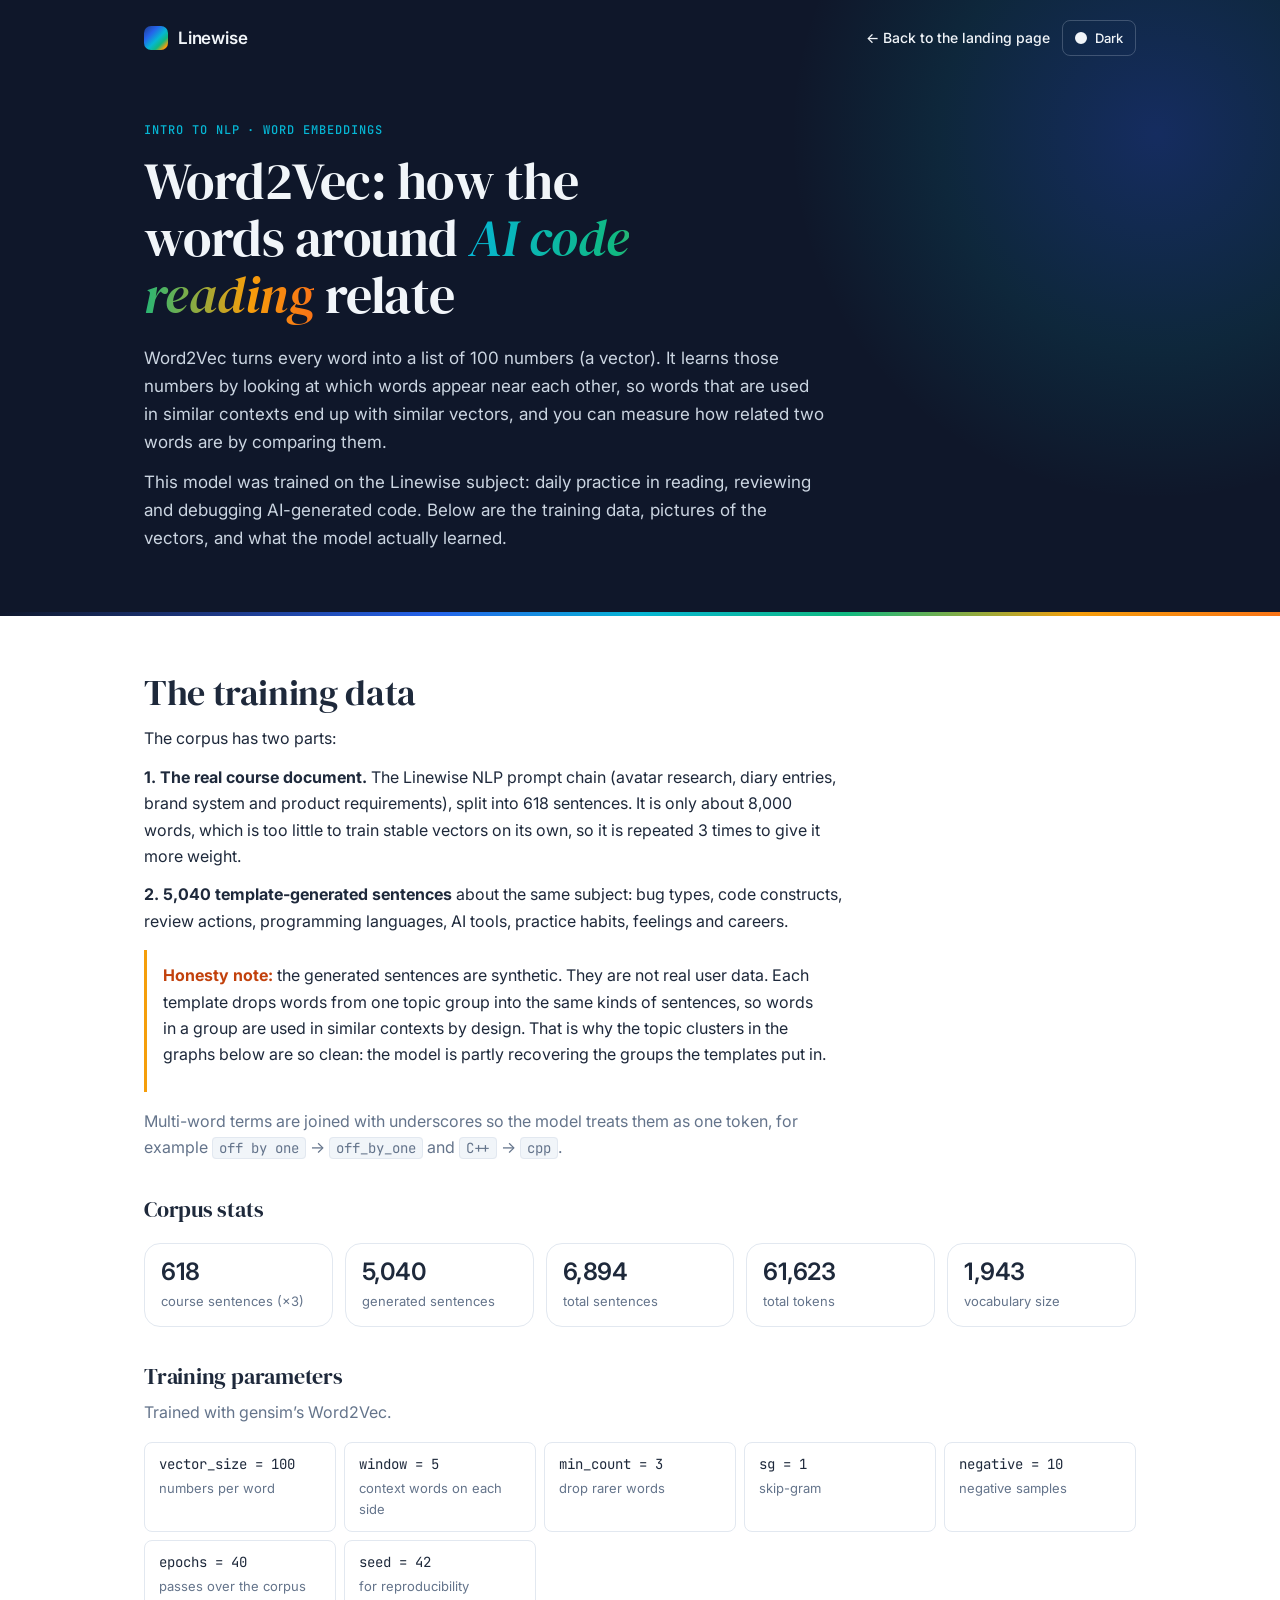
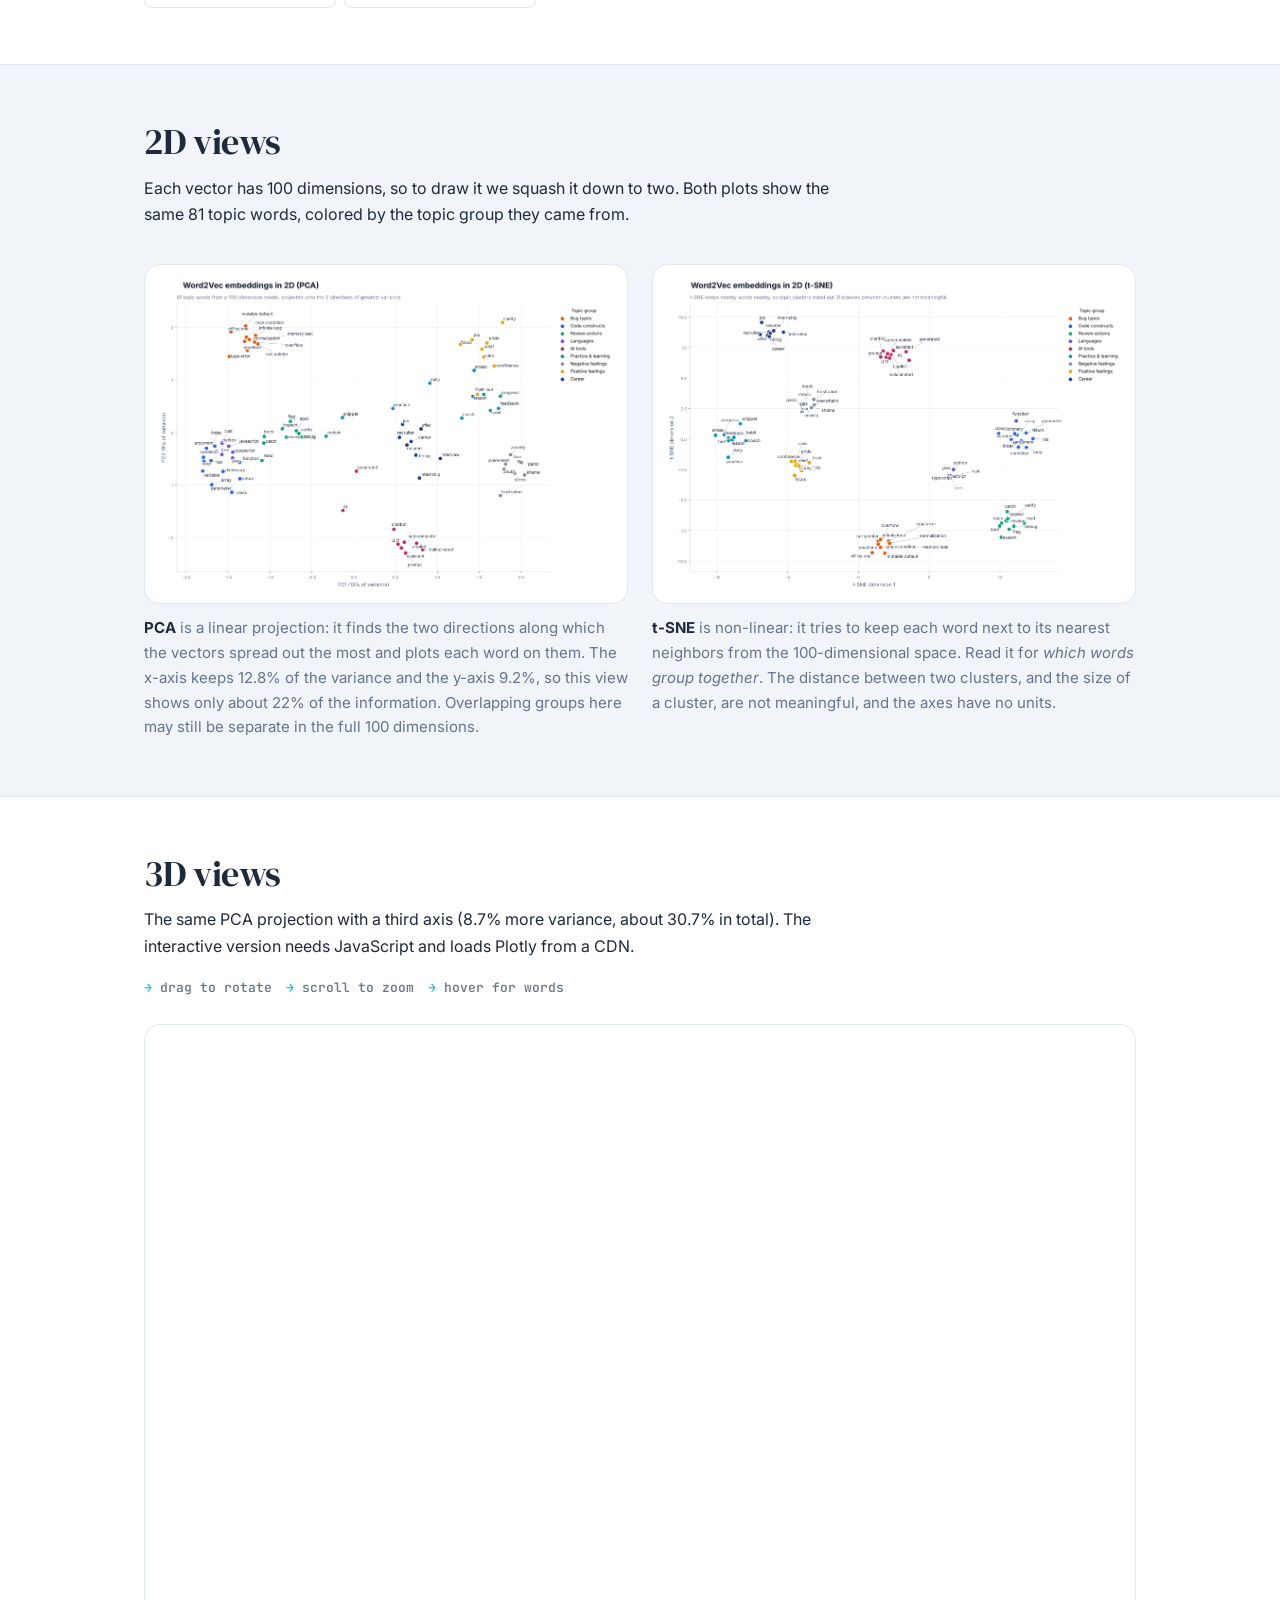
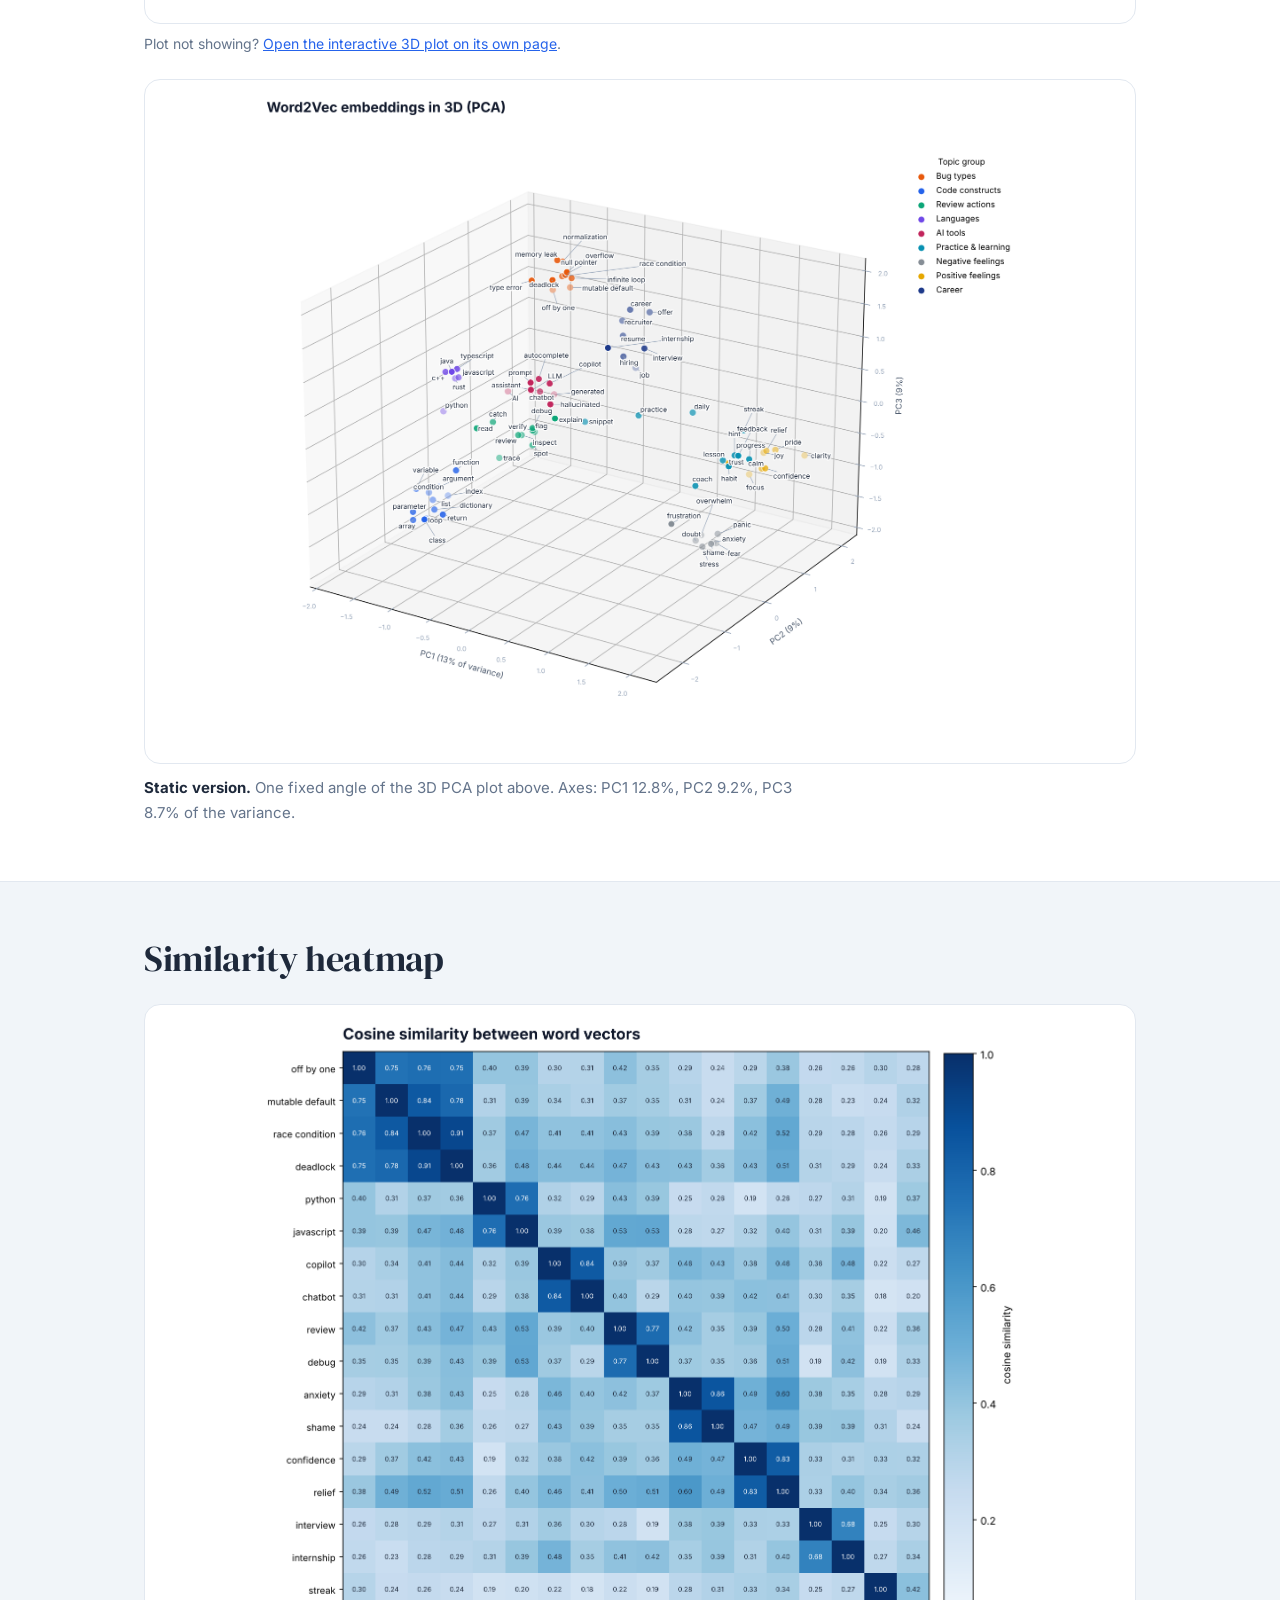
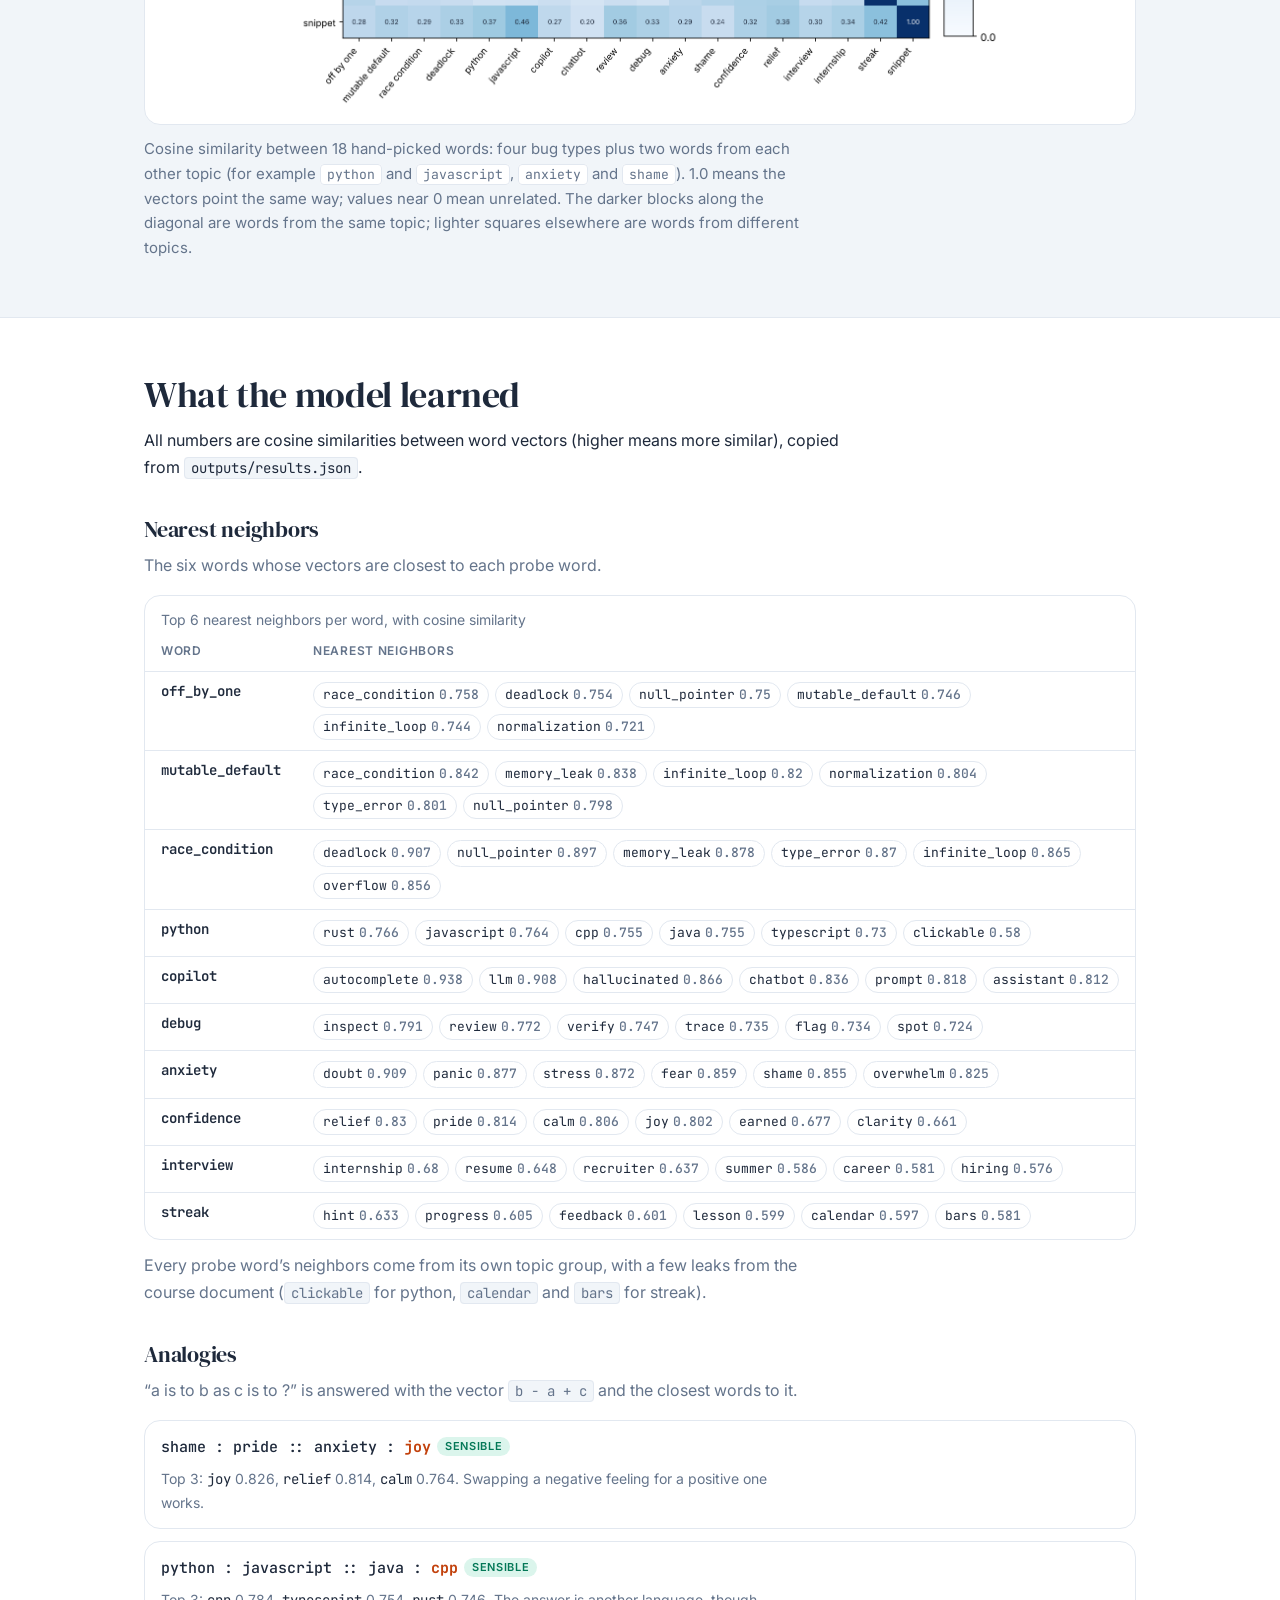
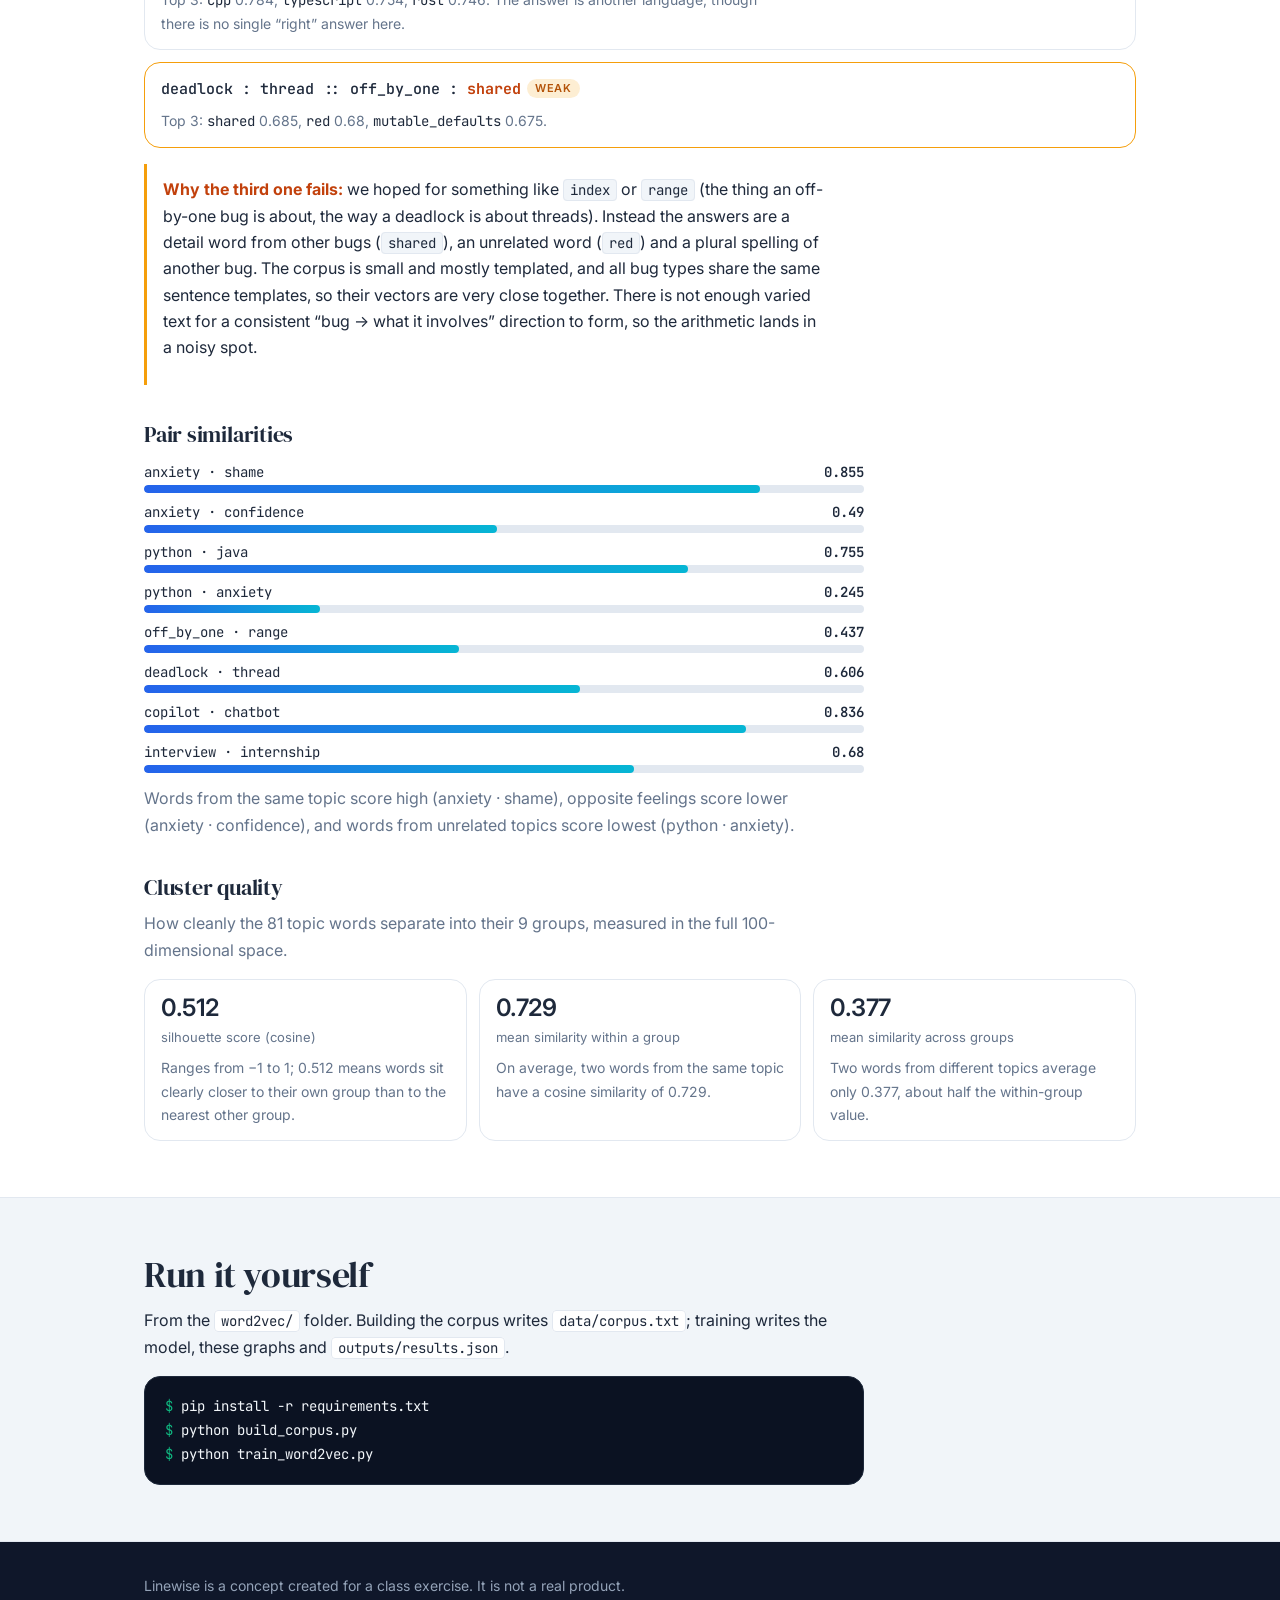
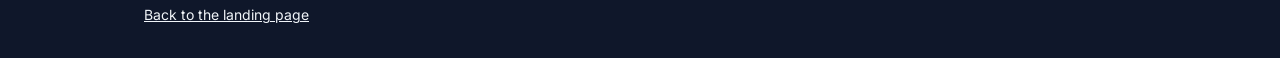
==== word2vec/index.html @ 5db08e8a "Word2Vec: add notebook walkthrough (checkpoint) Co-Authored-By: Claude Opus 5.5 <noreply@anthropic.c" ====
<!DOCTYPE html>
<html lang="en" data-theme="dark">
<head>
  <meta charset="utf-8">
  <meta name="viewport" content="width=device-width, initial-scale=1">
  <title>Word2Vec Results — Linewise</title>
  <meta name="description" content="A Word2Vec model trained on the Linewise subject (reading and debugging AI-generated code): training data, 2D and 3D embedding views, a similarity heatmap and what the model learned.">
  <meta name="theme-color" content="#0F172A">
  <link rel="icon" href="../favicon.svg" type="image/svg+xml">
  <link rel="preconnect" href="https://fonts.googleapis.com">
  <link rel="preconnect" href="https://fonts.gstatic.com" crossorigin>
  <link href="https://fonts.googleapis.com/css2?family=DM+Serif+Display:ital@0;1&family=Inter:wght@300;400;500;600;700&family=JetBrains+Mono:wght@400;500;700&display=swap" rel="stylesheet">
  <script>
    // Same theme logic and storage key as the landing page, applied before first paint.
    (function () {
      var t = null;
      try { t = localStorage.getItem('linewise-theme'); } catch (e) {}
      if (t !== 'light' && t !== 'dark') {
        t = window.matchMedia && window.matchMedia('(prefers-color-scheme: light)').matches ? 'light' : 'dark';
      }
      document.documentElement.setAttribute('data-theme', t);
    })();
  </script>
  <style>
    :root {
      --midnight: #0F172A;
      --cobalt: #2563EB;
      --cyan: #06B6D4;
      --emerald: #10B981;
      --amber: #F59E0B;
      --flare: #F97316;
      --gradient: linear-gradient(135deg, #0F172A 0%, #1E3A8A 18%, #2563EB 34%, #06B6D4 50%, #10B981 66%, #F59E0B 84%, #F97316 100%);
      --ink-bg: #0F172A;
      --ink-bg-2: #0B1222;
      --ink-line: #1E293B;
      --ink-text: #F1F5F9;
      --ink-muted: #94A3B8;
      --font-sans: "Inter", system-ui, -apple-system, "Segoe UI", sans-serif;
      --font-serif: "DM Serif Display", Georgia, serif;
      --font-mono: "JetBrains Mono", ui-monospace, SFMono-Regular, Menlo, monospace;
      --r-lg: 0.5rem;
      --r-xl: 1rem;
      --r-full: 9999px;
    }
    :root,
    :root[data-theme="light"] {
      --bg: #FFFFFF;
      --bg-alt: #F1F5F9;
      --surface: #FFFFFF;
      --border: #E2E8F0;
      --text: #1E293B;
      --muted: #64748B;
      --accent-text: #C2410C;
      --link: #2563EB;
      --bar-track: #E2E8F0;
      color-scheme: light;
    }
    @media (prefers-color-scheme: dark) {
      :root:not([data-theme="light"]) {
        --bg: #0F172A;
        --bg-alt: #111C33;
        --surface: #16213A;
        --border: #22304A;
        --text: #F1F5F9;
        --muted: #A5B4C8;
        --accent-text: #FB923C;
        --link: #60A5FA;
        --bar-track: #22304A;
        color-scheme: dark;
      }
    }
    :root[data-theme="dark"] {
      --bg: #0F172A;
      --bg-alt: #111C33;
      --surface: #16213A;
      --border: #22304A;
      --text: #F1F5F9;
      --muted: #A5B4C8;
      --accent-text: #FB923C;
      --link: #60A5FA;
      --bar-track: #22304A;
      color-scheme: dark;
    }

    *, *::before, *::after { box-sizing: border-box; }
    html { -webkit-text-size-adjust: 100%; }
    body {
      margin: 0;
      background: var(--bg);
      color: var(--text);
      font: 400 1rem/1.65 var(--font-sans);
      -webkit-font-smoothing: antialiased;
    }
    img { display: block; max-width: 100%; height: auto; }
    a { color: var(--link); }
    code, pre { font-family: var(--font-mono); }
    :focus-visible {
      outline: 2px solid var(--cyan);
      outline-offset: 2px;
      border-radius: 4px;
    }

    .skip-link {
      position: absolute; left: 16px; top: -48px; z-index: 10;
      padding: 10px 16px; background: var(--cobalt); color: #fff;
      border-radius: var(--r-lg); font-weight: 600; text-decoration: none;
    }
    .skip-link:focus { top: 12px; }

    .container { width: 100%; max-width: 1040px; margin: 0 auto; padding: 0 16px; }
    @media (min-width: 640px) { .container { padding: 0 24px; } }

    /* Header + hero (always dark, like the landing page hero) */
    .top {
      position: relative;
      background: var(--ink-bg);
      color: var(--ink-text);
      overflow: hidden;
    }
    .top::before {
      content: "";
      position: absolute;
      inset: -40% -20% auto auto;
      width: 70vw; height: 70vw; max-width: 760px; max-height: 760px;
      background: radial-gradient(circle, rgba(37, 99, 235, 0.28), rgba(6, 182, 212, 0.10) 40%, transparent 68%);
      pointer-events: none;
    }
    .top::after {
      content: "";
      position: absolute; left: 0; right: 0; bottom: 0; height: 4px;
      background: var(--gradient);
    }
    .bar {
      position: relative; z-index: 1;
      display: flex; align-items: center; justify-content: space-between;
      gap: 12px; flex-wrap: wrap;
      padding-top: 18px; padding-bottom: 18px;
    }
    .logo {
      display: inline-flex; align-items: center; gap: 10px;
      color: inherit; text-decoration: none;
      font-weight: 600; font-size: 1.0625rem; letter-spacing: -0.01em;
    }
    .logo__mark {
      width: 24px; height: 24px; border-radius: 7px;
      background: linear-gradient(135deg, #1E3A8A, #2563EB 30%, #06B6D4 55%, #10B981 72%, #F59E0B 88%, #F97316);
    }
    .bar__actions { display: flex; align-items: center; gap: 8px; flex-wrap: wrap; }
    .back {
      color: var(--ink-text); font-size: 0.875rem; font-weight: 500;
      text-decoration: none; padding: 8px 4px;
    }
    .back:hover { color: var(--cyan); text-decoration: underline; }
    .theme-toggle {
      display: inline-flex; align-items: center; gap: 8px;
      min-height: 36px; padding: 0 12px;
      border-radius: var(--r-lg);
      border: 1px solid rgba(148, 163, 184, 0.35);
      background: transparent; color: var(--ink-text);
      font: 500 0.8125rem var(--font-sans); cursor: pointer;
    }
    .theme-toggle:hover { border-color: var(--cyan); }
    .theme-toggle__dot { width: 12px; height: 12px; border-radius: 50%; border: 2px solid currentColor; }
    :root[data-theme="light"] .theme-toggle__dot { background: currentColor; }

    .hero { position: relative; z-index: 1; padding-top: 40px; padding-bottom: 64px; }
    .eyebrow {
      display: inline-block;
      font: 500 0.75rem/1 var(--font-mono);
      letter-spacing: 0.08em; text-transform: uppercase;
      color: var(--cyan); margin-bottom: 16px;
    }
    h1, h2, h3 { font-family: var(--font-serif); font-weight: 400; letter-spacing: -0.01em; margin: 0; }
    h1 { font-size: clamp(2rem, 5.2vw, 3.25rem); line-height: 1.1; max-width: 20ch; }
    h1 em {
      font-style: italic;
      background: linear-gradient(90deg, #06B6D4, #10B981 45%, #F59E0B 80%, #F97316);
      -webkit-background-clip: text; background-clip: text; color: transparent;
    }
    .lede { margin: 20px 0 0; max-width: 62ch; color: #CBD5E1; font-size: 1.0625rem; }
    .lede + .lede { margin-top: 12px; }

    /* Sections */
    main section { padding: 56px 0; border-bottom: 1px solid var(--border); }
    main section:nth-of-type(even) { background: var(--bg-alt); }
    h2 { font-size: clamp(1.625rem, 3.6vw, 2.25rem); line-height: 1.15; margin-bottom: 12px; }
    h3 { font-size: 1.375rem; line-height: 1.2; margin: 36px 0 10px; }
    p { margin: 0 0 12px; max-width: 70ch; }
    .muted { color: var(--muted); }
    .note {
      border-left: 3px solid var(--amber);
      background: var(--surface);
      border-radius: 0 var(--r-lg) var(--r-lg) 0;
      padding: 12px 16px; margin: 16px 0; max-width: 70ch;
    }
    .note strong { color: var(--accent-text); }
    code.w {
      font-size: 0.875em; padding: 1px 6px;
      border-radius: 4px; background: var(--bg-alt);
      border: 1px solid var(--border);
      overflow-wrap: anywhere;
    }
    main section:nth-of-type(even) code.w { background: var(--surface); }

    /* Stat tiles */
    .stats {
      display: grid; gap: 12px; margin: 20px 0 8px;
      grid-template-columns: repeat(auto-fit, minmax(140px, 1fr));
    }
    .stat {
      background: var(--surface); border: 1px solid var(--border);
      border-radius: var(--r-xl); padding: 14px 16px; min-width: 0;
    }
    .stat__num { font: 600 1.5rem/1.2 var(--font-sans); letter-spacing: -0.02em; }
    .stat__label { font-size: 0.8125rem; color: var(--muted); margin-top: 4px; }

    .params {
      display: grid; gap: 8px; margin: 16px 0 0; padding: 0; list-style: none;
      grid-template-columns: repeat(auto-fit, minmax(170px, 1fr));
    }
    .params li {
      display: flex; flex-direction: column; gap: 2px;
      background: var(--surface); border: 1px solid var(--border);
      border-radius: var(--r-lg); padding: 10px 14px; min-width: 0;
    }
    .params code { font-size: 0.875rem; white-space: nowrap; }
    .params span { color: var(--muted); font-size: 0.8125rem; }

    /* Figures: images have white backgrounds, so they sit on white cards in both themes */
    figure { margin: 24px 0 0; }
    .card {
      background: #FFFFFF; border: 1px solid var(--border);
      border-radius: var(--r-xl); padding: 12px; overflow: hidden;
    }
    .card img { width: 100%; height: auto; margin: 0 auto; }
    .card--narrow img { max-width: 760px; }
    figcaption { margin-top: 12px; color: var(--muted); font-size: 0.9375rem; max-width: 75ch; }
    figcaption strong { color: var(--text); }
    .grid-2 { display: grid; gap: 24px; }
    @media (min-width: 900px) { .grid-2 { grid-template-columns: 1fr 1fr; } }

    .frame {
      position: relative; width: 100%; height: 600px;
      background: #FFFFFF; border: 1px solid var(--border);
      border-radius: var(--r-xl); overflow: hidden; margin-top: 16px;
    }
    .frame iframe { display: block; width: 100%; height: 100%; border: 0; }
    @media (max-width: 640px) { .frame { height: 460px; } }
    .hint {
      display: inline-flex; flex-wrap: wrap; gap: 6px 14px;
      font: 500 0.8125rem var(--font-mono); color: var(--muted); margin-top: 8px;
    }
    .hint span::before { content: "\2192\00a0"; color: var(--cyan); }

    /* Tables */
    .table-wrap {
      overflow-x: auto; -webkit-overflow-scrolling: touch;
      border: 1px solid var(--border); border-radius: var(--r-xl);
      background: var(--surface); margin-top: 16px;
    }
    table { width: 100%; border-collapse: collapse; font-size: 0.9375rem; }
    caption { text-align: left; padding: 12px 16px 0; color: var(--muted); font-size: 0.875rem; }
    th, td { text-align: left; padding: 10px 16px; border-bottom: 1px solid var(--border); vertical-align: top; }
    tbody tr:last-child th, tbody tr:last-child td { border-bottom: 0; }
    thead th { font-size: 0.75rem; text-transform: uppercase; letter-spacing: 0.06em; color: var(--muted); font-weight: 600; }
    tbody th { font: 600 0.875rem var(--font-mono); white-space: nowrap; }
    .nbrs { display: flex; flex-wrap: wrap; gap: 6px; margin: 0; padding: 0; list-style: none; }
    .nbrs li {
      font: 400 0.8125rem/1.4 var(--font-mono);
      padding: 3px 9px; border-radius: var(--r-full);
      border: 1px solid var(--border); background: var(--bg);
      white-space: nowrap;
    }
    .nbrs li b { font-weight: 500; color: var(--muted); margin-left: 4px; }

    /* Analogies */
    .analogies { display: grid; gap: 12px; margin: 16px 0 0; padding: 0; list-style: none; }
    .analogy {
      background: var(--surface); border: 1px solid var(--border);
      border-radius: var(--r-xl); padding: 14px 16px;
    }
    .analogy--weak { border-color: var(--amber); }
    .analogy__eq { font: 500 0.9375rem/1.6 var(--font-mono); overflow-wrap: anywhere; }
    .analogy__eq .q { color: var(--accent-text); font-weight: 700; }
    .analogy__ans { margin: 8px 0 0; font-size: 0.875rem; color: var(--muted); }
    .analogy__ans code { color: var(--text); }
    .tag {
      display: inline-block; margin-left: 6px;
      font: 600 0.6875rem/1 var(--font-sans); letter-spacing: 0.06em; text-transform: uppercase;
      padding: 4px 8px; border-radius: var(--r-full); vertical-align: 2px;
    }
    .tag--ok { background: rgba(16, 185, 129, 0.15); color: #047857; }
    .tag--weak { background: rgba(245, 158, 11, 0.18); color: #B45309; }
    :root[data-theme="dark"] .tag--ok { color: #34D399; }
    :root[data-theme="dark"] .tag--weak { color: #FBBF24; }

    /* Pair similarity bars */
    .pairs { display: grid; gap: 10px; margin: 16px 0 0; padding: 0; list-style: none; max-width: 720px; }
    .pair { display: grid; grid-template-columns: minmax(0, 1fr) auto; gap: 4px 12px; align-items: baseline; }
    .pair__words { font: 400 0.875rem var(--font-mono); overflow-wrap: anywhere; }
    .pair__val { font: 600 0.875rem var(--font-mono); }
    .pair__bar { grid-column: 1 / -1; height: 8px; border-radius: var(--r-full); background: var(--bar-track); overflow: hidden; }
    .pair__bar span { display: block; height: 100%; border-radius: inherit; background: linear-gradient(90deg, #2563EB, #06B6D4); }

    /* Cluster quality */
    .quality { display: grid; gap: 12px; margin: 16px 0 0; grid-template-columns: repeat(auto-fit, minmax(220px, 1fr)); }
    .quality .stat p { margin: 8px 0 0; font-size: 0.875rem; color: var(--muted); }

    /* Code block */
    pre {
      margin: 16px 0 0; padding: 18px 20px;
      background: var(--ink-bg-2); color: var(--ink-text);
      border: 1px solid var(--ink-line); border-radius: var(--r-xl);
      overflow-x: auto; font-size: 0.875rem; line-height: 1.7; max-width: 720px;
    }
    pre .c { color: var(--ink-muted); }
    pre .p { color: var(--emerald); user-select: none; }

    .footer { background: var(--ink-bg); color: var(--ink-muted); padding: 32px 0; font-size: 0.875rem; }
    .footer a { color: var(--ink-text); }
    .footer p { margin: 0; }
    .footer p + p { margin-top: 6px; }
  </style>
</head>
<body>
  <a class="skip-link" href="#main">Skip to content</a>

  <div class="top">
    <header class="container bar">
      <a href="../index.html" class="logo" aria-label="Linewise home">
        <span class="logo__mark" aria-hidden="true"></span>
        <span>Linewise</span>
      </a>
      <div class="bar__actions">
        <a class="back" href="../index.html">&larr; Back to the landing page</a>
        <button type="button" class="theme-toggle" data-theme-toggle aria-label="Switch color theme">
          <span class="theme-toggle__dot" aria-hidden="true"></span>
          <span data-theme-label>Light</span>
        </button>
      </div>
    </header>

    <div class="container hero">
      <span class="eyebrow">Intro to NLP &middot; Word embeddings</span>
      <h1>Word2Vec: how the words around <em>AI code reading</em> relate</h1>
      <p class="lede">Word2Vec turns every word into a list of 100 numbers (a vector). It learns those numbers by looking at which words appear near each other, so words that are used in similar contexts end up with similar vectors, and you can measure how related two words are by comparing them.</p>
      <p class="lede">This model was trained on the Linewise subject: daily practice in reading, reviewing and debugging AI-generated code. Below are the training data, pictures of the vectors, and what the model actually learned.</p>
    </div>
  </div>

  <main id="main">
    <!-- 3. Training data -->
    <section aria-labelledby="data-title">
      <div class="container">
        <h2 id="data-title">The training data</h2>
        <p>The corpus has two parts:</p>
        <p><strong>1. The real course document.</strong> The Linewise NLP prompt chain (avatar research, diary entries, brand system and product requirements), split into 618 sentences. It is only about 8,000 words, which is too little to train stable vectors on its own, so it is repeated 3 times to give it more weight.</p>
        <p><strong>2. 5,040 template-generated sentences</strong> about the same subject: bug types, code constructs, review actions, programming languages, AI tools, practice habits, feelings and careers.</p>
        <div class="note">
          <p><strong>Honesty note:</strong> the generated sentences are synthetic. They are not real user data. Each template drops words from one topic group into the same kinds of sentences, so words in a group are used in similar contexts by design. That is why the topic clusters in the graphs below are so clean: the model is partly recovering the groups the templates put in.</p>
        </div>
        <p class="muted">Multi-word terms are joined with underscores so the model treats them as one token, for example <code class="w">off by one</code> &rarr; <code class="w">off_by_one</code> and <code class="w">C++</code> &rarr; <code class="w">cpp</code>.</p>

        <h3>Corpus stats</h3>
        <div class="stats">
          <div class="stat"><div class="stat__num">618</div><div class="stat__label">course sentences (&times;3)</div></div>
          <div class="stat"><div class="stat__num">5,040</div><div class="stat__label">generated sentences</div></div>
          <div class="stat"><div class="stat__num">6,894</div><div class="stat__label">total sentences</div></div>
          <div class="stat"><div class="stat__num">61,623</div><div class="stat__label">total tokens</div></div>
          <div class="stat"><div class="stat__num">1,943</div><div class="stat__label">vocabulary size</div></div>
        </div>

        <h3>Training parameters</h3>
        <p class="muted">Trained with gensim&rsquo;s Word2Vec.</p>
        <ul class="params">
          <li><code>vector_size = 100</code><span>numbers per word</span></li>
          <li><code>window = 5</code><span>context words on each side</span></li>
          <li><code>min_count = 3</code><span>drop rarer words</span></li>
          <li><code>sg = 1</code><span>skip-gram</span></li>
          <li><code>negative = 10</code><span>negative samples</span></li>
          <li><code>epochs = 40</code><span>passes over the corpus</span></li>
          <li><code>seed = 42</code><span>for reproducibility</span></li>
        </ul>
      </div>
    </section>

    <!-- 4. 2D views -->
    <section aria-labelledby="views2d-title">
      <div class="container">
        <h2 id="views2d-title">2D views</h2>
        <p>Each vector has 100 dimensions, so to draw it we squash it down to two. Both plots show the same 81 topic words, colored by the topic group they came from.</p>
        <div class="grid-2">
          <figure>
            <div class="card">
              <img src="outputs/pca_2d.png" width="1935" height="1330" loading="lazy"
                   alt="Scatter plot of 81 topic words after PCA to two dimensions, colored by topic group. Words from the same group, such as bug types, languages and feelings, sit near each other.">
            </div>
            <figcaption><strong>PCA</strong> is a linear projection: it finds the two directions along which the vectors spread out the most and plots each word on them. The x-axis keeps 12.8% of the variance and the y-axis 9.2%, so this view shows only about 22% of the information. Overlapping groups here may still be separate in the full 100 dimensions.</figcaption>
          </figure>
          <figure>
            <div class="card">
              <img src="outputs/tsne_2d.png" width="1935" height="1330" loading="lazy"
                   alt="Scatter plot of the same 81 topic words after t-SNE, showing tight, well-separated clusters for each topic group.">
            </div>
            <figcaption><strong>t-SNE</strong> is non-linear: it tries to keep each word next to its nearest neighbors from the 100-dimensional space. Read it for <em>which words group together</em>. The distance between two clusters, and the size of a cluster, are not meaningful, and the axes have no units.</figcaption>
          </figure>
        </div>
      </div>
    </section>

    <!-- 5. 3D views -->
    <section aria-labelledby="views3d-title">
      <div class="container">
        <h2 id="views3d-title">3D views</h2>
        <p>The same PCA projection with a third axis (8.7% more variance, about 30.7% in total). The interactive version needs JavaScript and loads Plotly from a CDN.</p>
        <p class="hint" aria-label="How to use the 3D plot"><span>drag to rotate</span><span>scroll to zoom</span><span>hover for words</span></p>
        <div class="frame">
          <iframe src="outputs/embedding_3d.html" title="Interactive 3D PCA plot of the Word2Vec topic word vectors" loading="lazy"></iframe>
        </div>
        <p class="muted" style="margin-top:8px;font-size:0.875rem;">Plot not showing? <a href="outputs/embedding_3d.html">Open the interactive 3D plot on its own page</a>.</p>

        <figure>
          <div class="card card--narrow">
            <img src="outputs/pca_3d.png" width="1714" height="1485" loading="lazy"
                 alt="Static 3D scatter plot of the topic words on the first three PCA components, colored by topic group.">
          </div>
          <figcaption><strong>Static version.</strong> One fixed angle of the 3D PCA plot above. Axes: PC1 12.8%, PC2 9.2%, PC3 8.7% of the variance.</figcaption>
        </figure>
      </div>
    </section>

    <!-- 6. Heatmap -->
    <section aria-labelledby="heatmap-title">
      <div class="container">
        <h2 id="heatmap-title">Similarity heatmap</h2>
        <figure>
          <div class="card card--narrow">
            <img src="outputs/similarity_heatmap.png" width="1541" height="1410" loading="lazy"
                 alt="Grid of cosine similarities between 18 words, two from each topic group. Darker blue squares appear in pairs along the diagonal, showing that words from the same group are more similar to each other.">
          </div>
          <figcaption>Cosine similarity between 18 hand-picked words: four bug types plus two words from each other topic (for example <code class="w">python</code> and <code class="w">javascript</code>, <code class="w">anxiety</code> and <code class="w">shame</code>). 1.0 means the vectors point the same way; values near 0 mean unrelated. The darker blocks along the diagonal are words from the same topic; lighter squares elsewhere are words from different topics.</figcaption>
        </figure>
      </div>
    </section>

    <!-- 7. What the model learned -->
    <section aria-labelledby="learned-title">
      <div class="container">
        <h2 id="learned-title">What the model learned</h2>
        <p>All numbers are cosine similarities between word vectors (higher means more similar), copied from <code class="w">outputs/results.json</code>.</p>

        <h3>Nearest neighbors</h3>
        <p class="muted">The six words whose vectors are closest to each probe word.</p>
        <div class="table-wrap" role="region" aria-labelledby="nn-cap" tabindex="0">
          <table>
            <caption id="nn-cap">Top 6 nearest neighbors per word, with cosine similarity</caption>
            <thead><tr><th scope="col">Word</th><th scope="col">Nearest neighbors</th></tr></thead>
            <tbody>
              <tr><th scope="row">off_by_one</th><td><ul class="nbrs"><li>race_condition<b>0.758</b></li><li>deadlock<b>0.754</b></li><li>null_pointer<b>0.75</b></li><li>mutable_default<b>0.746</b></li><li>infinite_loop<b>0.744</b></li><li>normalization<b>0.721</b></li></ul></td></tr>
              <tr><th scope="row">mutable_default</th><td><ul class="nbrs"><li>race_condition<b>0.842</b></li><li>memory_leak<b>0.838</b></li><li>infinite_loop<b>0.82</b></li><li>normalization<b>0.804</b></li><li>type_error<b>0.801</b></li><li>null_pointer<b>0.798</b></li></ul></td></tr>
              <tr><th scope="row">race_condition</th><td><ul class="nbrs"><li>deadlock<b>0.907</b></li><li>null_pointer<b>0.897</b></li><li>memory_leak<b>0.878</b></li><li>type_error<b>0.87</b></li><li>infinite_loop<b>0.865</b></li><li>overflow<b>0.856</b></li></ul></td></tr>
              <tr><th scope="row">python</th><td><ul class="nbrs"><li>rust<b>0.766</b></li><li>javascript<b>0.764</b></li><li>cpp<b>0.755</b></li><li>java<b>0.755</b></li><li>typescript<b>0.73</b></li><li>clickable<b>0.58</b></li></ul></td></tr>
              <tr><th scope="row">copilot</th><td><ul class="nbrs"><li>autocomplete<b>0.938</b></li><li>llm<b>0.908</b></li><li>hallucinated<b>0.866</b></li><li>chatbot<b>0.836</b></li><li>prompt<b>0.818</b></li><li>assistant<b>0.812</b></li></ul></td></tr>
              <tr><th scope="row">debug</th><td><ul class="nbrs"><li>inspect<b>0.791</b></li><li>review<b>0.772</b></li><li>verify<b>0.747</b></li><li>trace<b>0.735</b></li><li>flag<b>0.734</b></li><li>spot<b>0.724</b></li></ul></td></tr>
              <tr><th scope="row">anxiety</th><td><ul class="nbrs"><li>doubt<b>0.909</b></li><li>panic<b>0.877</b></li><li>stress<b>0.872</b></li><li>fear<b>0.859</b></li><li>shame<b>0.855</b></li><li>overwhelm<b>0.825</b></li></ul></td></tr>
              <tr><th scope="row">confidence</th><td><ul class="nbrs"><li>relief<b>0.83</b></li><li>pride<b>0.814</b></li><li>calm<b>0.806</b></li><li>joy<b>0.802</b></li><li>earned<b>0.677</b></li><li>clarity<b>0.661</b></li></ul></td></tr>
              <tr><th scope="row">interview</th><td><ul class="nbrs"><li>internship<b>0.68</b></li><li>resume<b>0.648</b></li><li>recruiter<b>0.637</b></li><li>summer<b>0.586</b></li><li>career<b>0.581</b></li><li>hiring<b>0.576</b></li></ul></td></tr>
              <tr><th scope="row">streak</th><td><ul class="nbrs"><li>hint<b>0.633</b></li><li>progress<b>0.605</b></li><li>feedback<b>0.601</b></li><li>lesson<b>0.599</b></li><li>calendar<b>0.597</b></li><li>bars<b>0.581</b></li></ul></td></tr>
            </tbody>
          </table>
        </div>
        <p class="muted" style="margin-top:12px;">Every probe word&rsquo;s neighbors come from its own topic group, with a few leaks from the course document (<code class="w">clickable</code> for python, <code class="w">calendar</code> and <code class="w">bars</code> for streak).</p>

        <h3>Analogies</h3>
        <p class="muted">&ldquo;a is to b as c is to ?&rdquo; is answered with the vector <code class="w">b &minus; a + c</code> and the closest words to it.</p>
        <ul class="analogies">
          <li class="analogy">
            <div class="analogy__eq">shame : pride :: anxiety : <span class="q">joy</span><span class="tag tag--ok">Sensible</span></div>
            <p class="analogy__ans">Top 3: <code>joy</code> 0.826, <code>relief</code> 0.814, <code>calm</code> 0.764. Swapping a negative feeling for a positive one works.</p>
          </li>
          <li class="analogy">
            <div class="analogy__eq">python : javascript :: java : <span class="q">cpp</span><span class="tag tag--ok">Sensible</span></div>
            <p class="analogy__ans">Top 3: <code>cpp</code> 0.784, <code>typescript</code> 0.754, <code>rust</code> 0.746. The answer is another language, though there is no single &ldquo;right&rdquo; answer here.</p>
          </li>
          <li class="analogy analogy--weak">
            <div class="analogy__eq">deadlock : thread :: off_by_one : <span class="q">shared</span><span class="tag tag--weak">Weak</span></div>
            <p class="analogy__ans">Top 3: <code>shared</code> 0.685, <code>red</code> 0.68, <code>mutable_defaults</code> 0.675.</p>
          </li>
        </ul>
        <div class="note">
          <p><strong>Why the third one fails:</strong> we hoped for something like <code class="w">index</code> or <code class="w">range</code> (the thing an off-by-one bug is about, the way a deadlock is about threads). Instead the answers are a detail word from other bugs (<code class="w">shared</code>), an unrelated word (<code class="w">red</code>) and a plural spelling of another bug. The corpus is small and mostly templated, and all bug types share the same sentence templates, so their vectors are very close together. There is not enough varied text for a consistent &ldquo;bug &rarr; what it involves&rdquo; direction to form, so the arithmetic lands in a noisy spot.</p>
        </div>

        <h3>Pair similarities</h3>
        <ul class="pairs">
          <li class="pair"><span class="pair__words">anxiety &middot; shame</span><span class="pair__val">0.855</span><span class="pair__bar" aria-hidden="true"><span style="width:85.5%"></span></span></li>
          <li class="pair"><span class="pair__words">anxiety &middot; confidence</span><span class="pair__val">0.49</span><span class="pair__bar" aria-hidden="true"><span style="width:49%"></span></span></li>
          <li class="pair"><span class="pair__words">python &middot; java</span><span class="pair__val">0.755</span><span class="pair__bar" aria-hidden="true"><span style="width:75.5%"></span></span></li>
          <li class="pair"><span class="pair__words">python &middot; anxiety</span><span class="pair__val">0.245</span><span class="pair__bar" aria-hidden="true"><span style="width:24.5%"></span></span></li>
          <li class="pair"><span class="pair__words">off_by_one &middot; range</span><span class="pair__val">0.437</span><span class="pair__bar" aria-hidden="true"><span style="width:43.7%"></span></span></li>
          <li class="pair"><span class="pair__words">deadlock &middot; thread</span><span class="pair__val">0.606</span><span class="pair__bar" aria-hidden="true"><span style="width:60.6%"></span></span></li>
          <li class="pair"><span class="pair__words">copilot &middot; chatbot</span><span class="pair__val">0.836</span><span class="pair__bar" aria-hidden="true"><span style="width:83.6%"></span></span></li>
          <li class="pair"><span class="pair__words">interview &middot; internship</span><span class="pair__val">0.68</span><span class="pair__bar" aria-hidden="true"><span style="width:68%"></span></span></li>
        </ul>
        <p class="muted" style="margin-top:12px;">Words from the same topic score high (anxiety &middot; shame), opposite feelings score lower (anxiety &middot; confidence), and words from unrelated topics score lowest (python &middot; anxiety).</p>

        <h3>Cluster quality</h3>
        <p class="muted">How cleanly the 81 topic words separate into their 9 groups, measured in the full 100-dimensional space.</p>
        <div class="quality">
          <div class="stat">
            <div class="stat__num">0.512</div>
            <div class="stat__label">silhouette score (cosine)</div>
            <p>Ranges from &minus;1 to 1; 0.512 means words sit clearly closer to their own group than to the nearest other group.</p>
          </div>
          <div class="stat">
            <div class="stat__num">0.729</div>
            <div class="stat__label">mean similarity within a group</div>
            <p>On average, two words from the same topic have a cosine similarity of 0.729.</p>
          </div>
          <div class="stat">
            <div class="stat__num">0.377</div>
            <div class="stat__label">mean similarity across groups</div>
            <p>Two words from different topics average only 0.377, about half the within-group value.</p>
          </div>
        </div>
      </div>
    </section>

    <!-- 8. Run it yourself -->
    <section aria-labelledby="run-title">
      <div class="container">
        <h2 id="run-title">Run it yourself</h2>
        <p>From the <code class="w">word2vec/</code> folder. Building the corpus writes <code class="w">data/corpus.txt</code>; training writes the model, these graphs and <code class="w">outputs/results.json</code>.</p>
<pre><code><span class="p">$ </span>pip install -r requirements.txt
<span class="p">$ </span>python build_corpus.py
<span class="p">$ </span>python train_word2vec.py</code></pre>
      </div>
    </section>
  </main>

  <footer class="footer">
    <div class="container">
      <p>Linewise is a concept created for a class exercise. It is not a real product.</p>
      <p><a href="../index.html">Back to the landing page</a></p>
    </div>
  </footer>

  <script>
    (function () {
      var root = document.documentElement;
      var btn = document.querySelector('[data-theme-toggle]');
      var label = document.querySelector('[data-theme-label]');
      if (!btn || !label) return;
      function sync() {
        var current = root.getAttribute('data-theme');
        label.textContent = current === 'dark' ? 'Light' : 'Dark';
        btn.setAttribute('aria-label', 'Switch to ' + (current === 'dark' ? 'light' : 'dark') + ' theme');
      }
      btn.addEventListener('click', function () {
        var next = root.getAttribute('data-theme') === 'dark' ? 'light' : 'dark';
        root.setAttribute('data-theme', next);
        try { localStorage.setItem('linewise-theme', next); } catch (e) {}
        sync();
      });
      sync();
    })();
  </script>
</body>
</html>
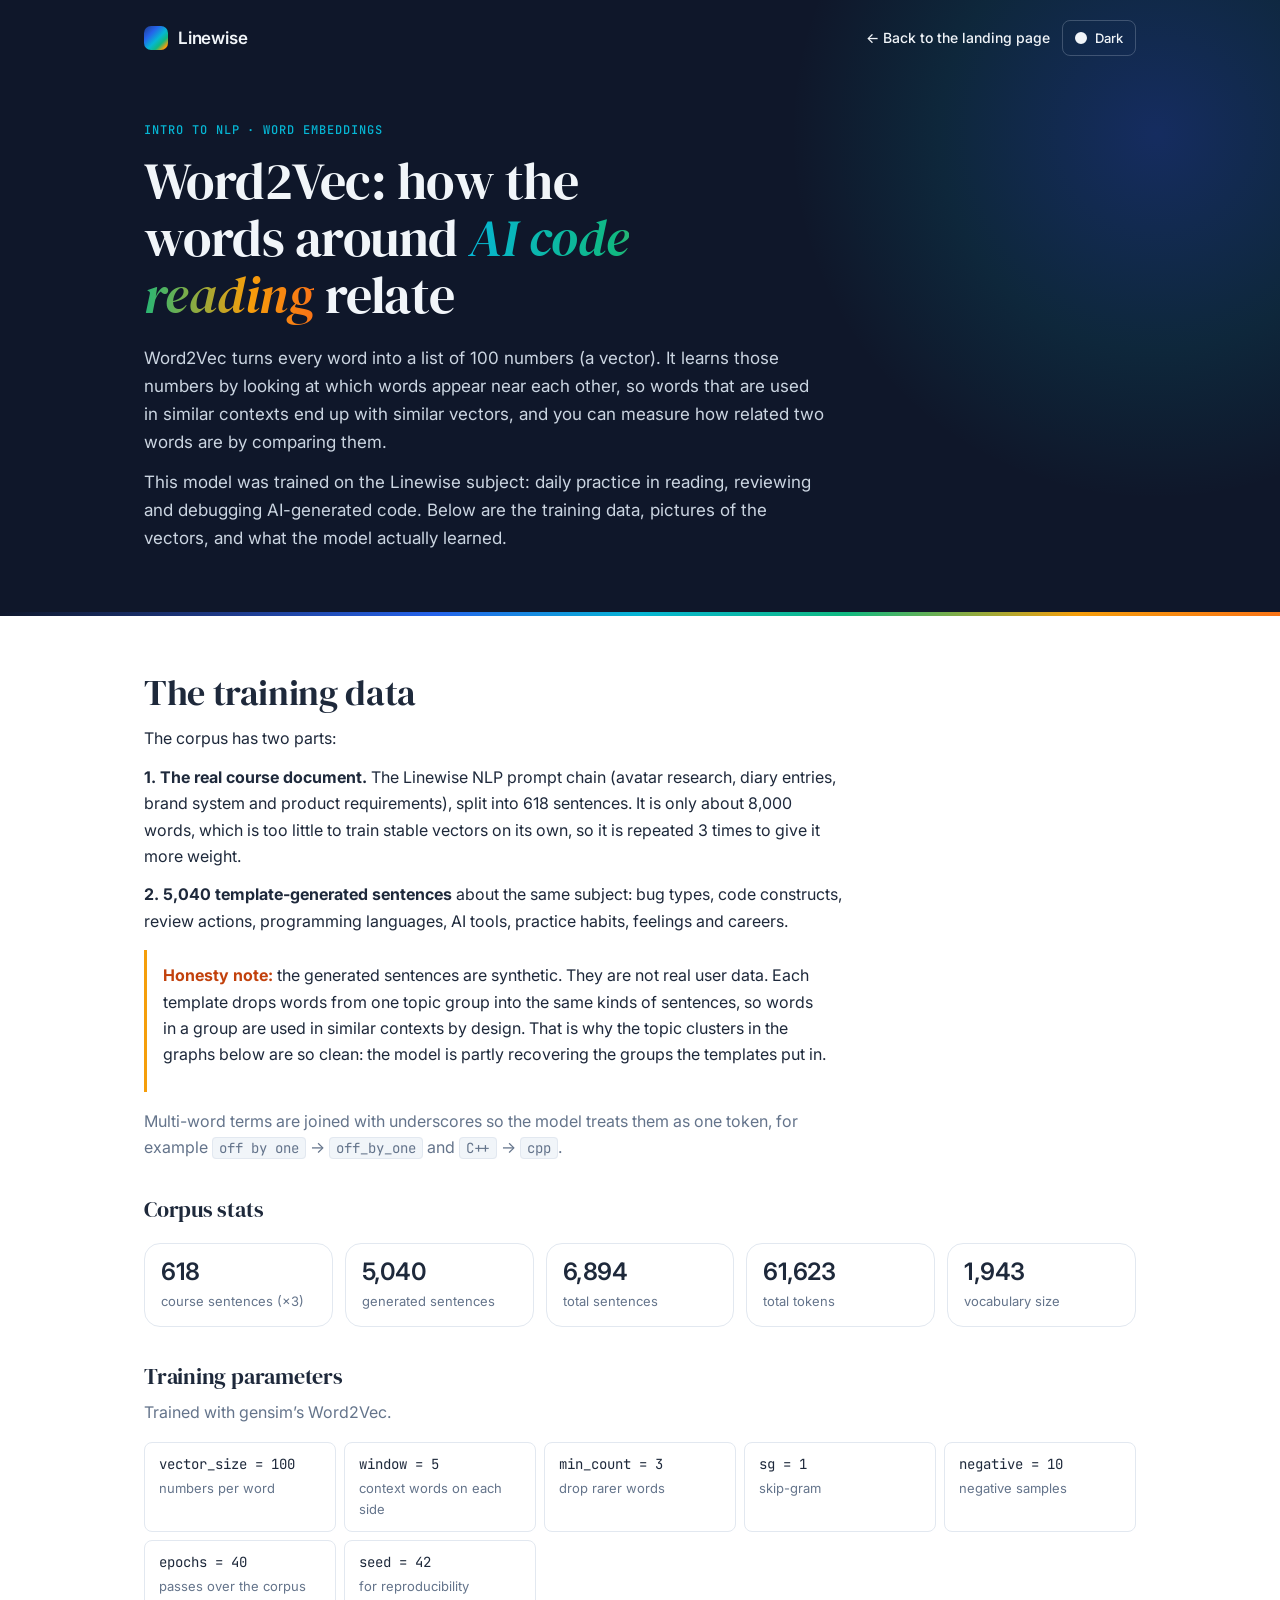
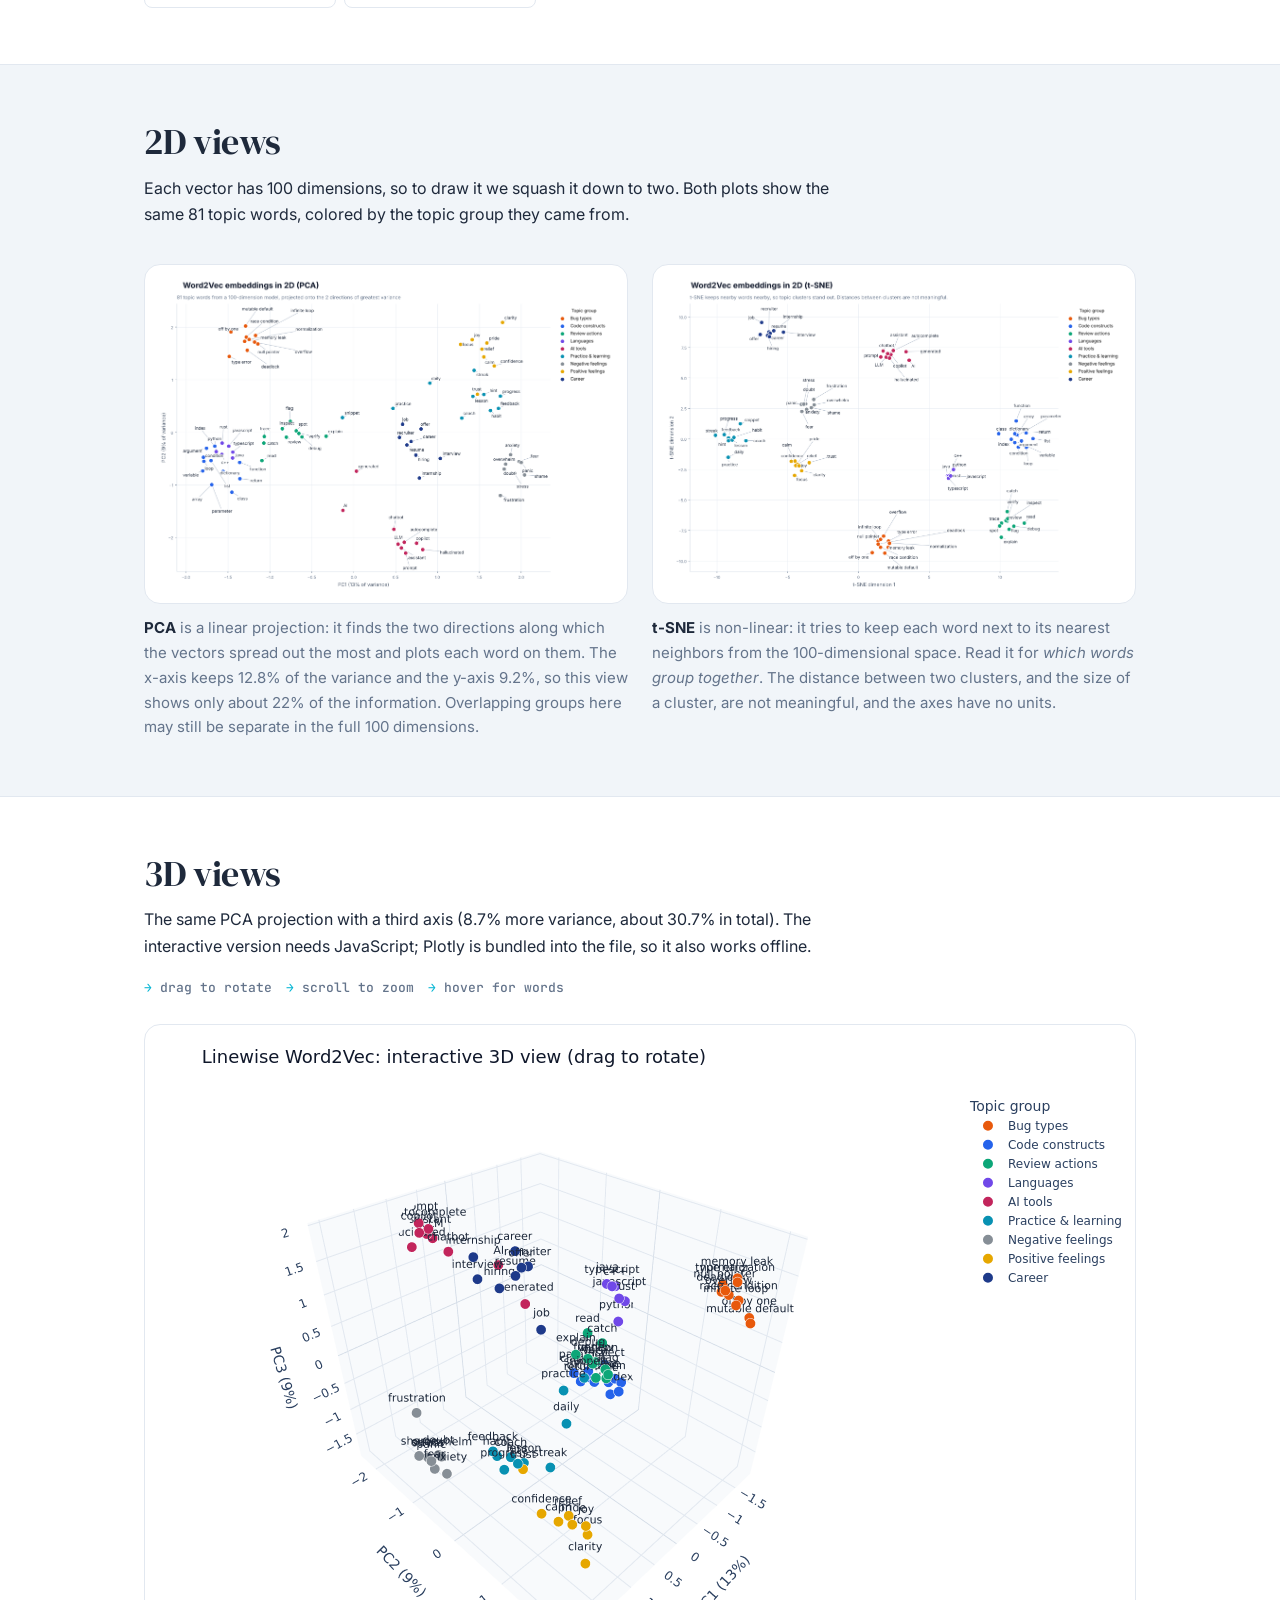
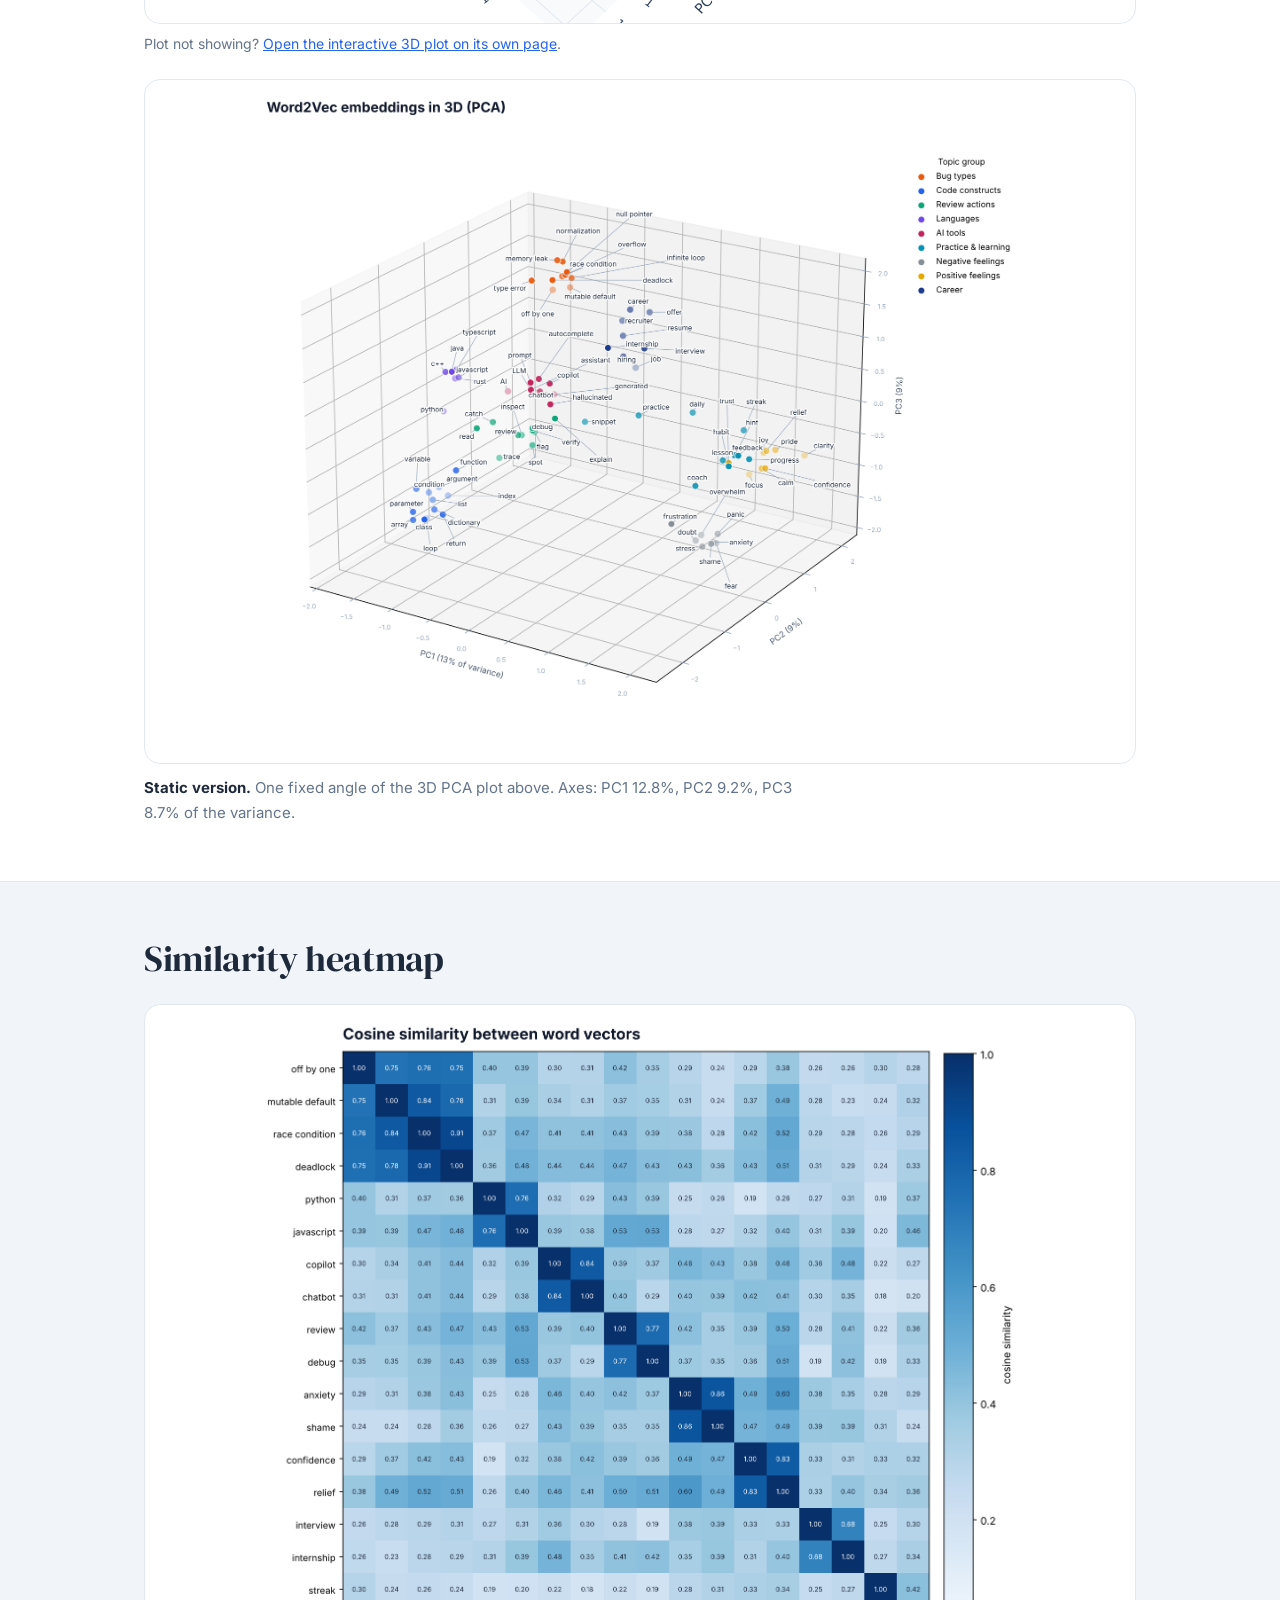
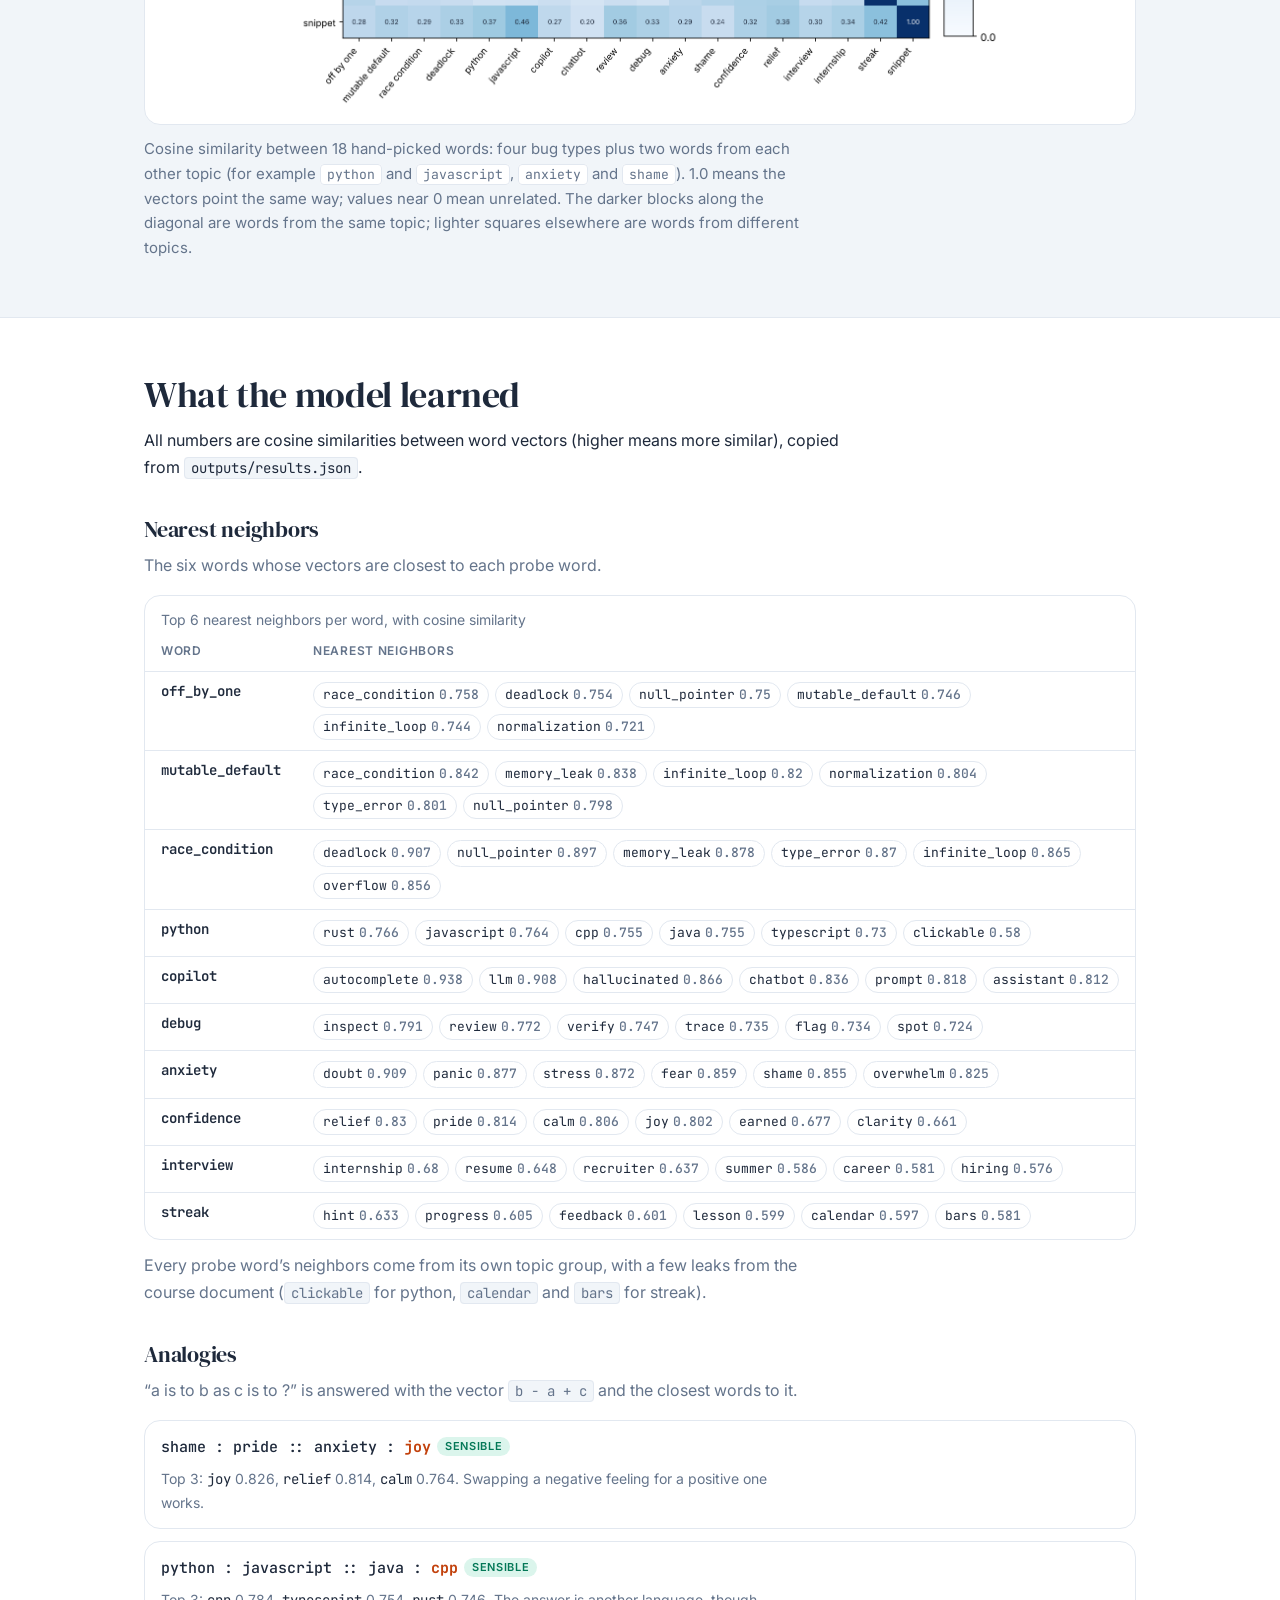
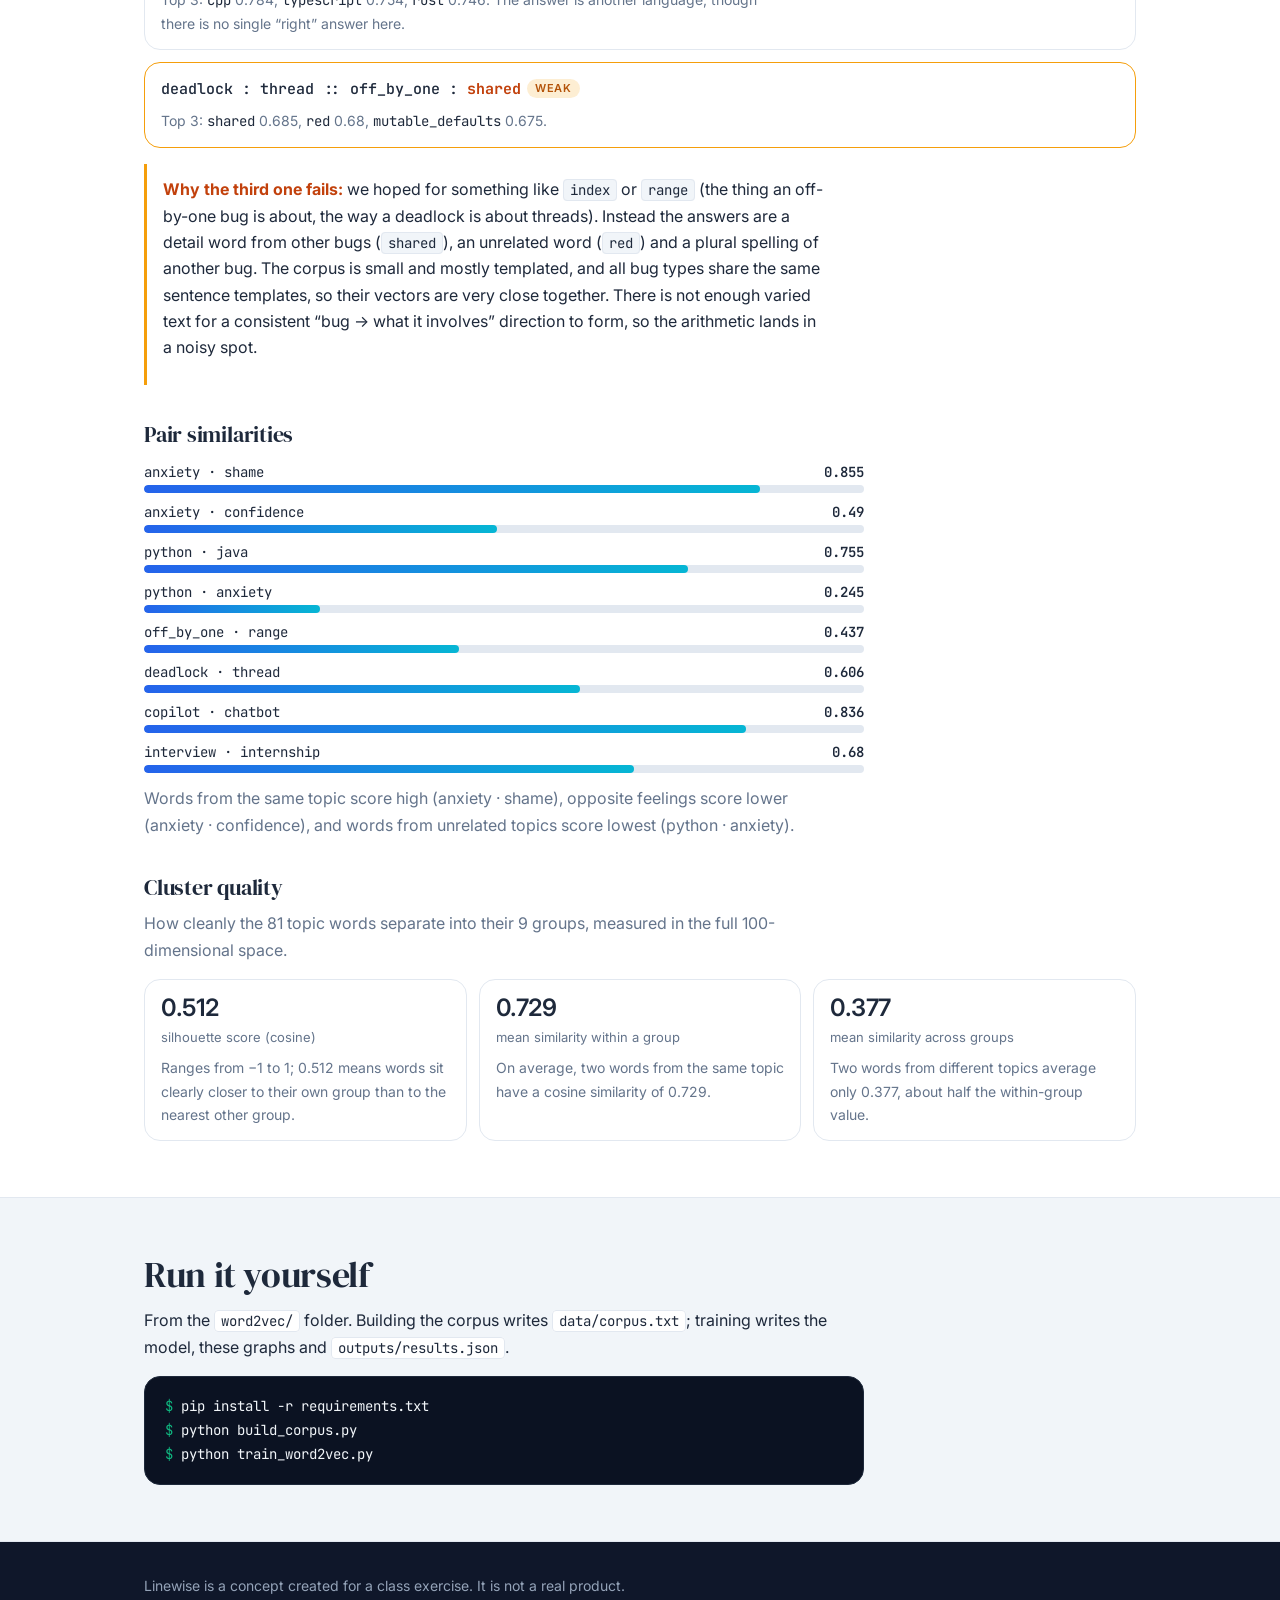
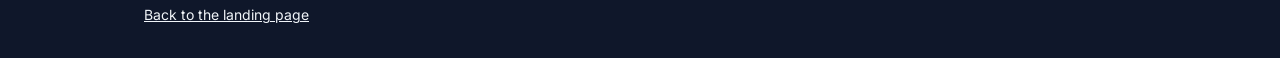
==== commit e6c06223: "Word2Vec: bundle plotly in 3D graph, document tokenizer limitation The interactive 3D graph no longe" ====
--- a/word2vec/index.html
+++ b/word2vec/index.html
@@ -262,6 +262,7 @@
     caption { text-align: left; padding: 12px 16px 0; color: var(--muted); font-size: 0.875rem; }
     th, td { text-align: left; padding: 10px 16px; border-bottom: 1px solid var(--border); vertical-align: top; }
     tbody tr:last-child th, tbody tr:last-child td { border-bottom: 0; }
+    @media (max-width: 480px) { th, td { padding: 10px 10px; } caption { padding: 12px 10px 0; } }
     thead th { font-size: 0.75rem; text-transform: uppercase; letter-spacing: 0.06em; color: var(--muted); font-weight: 600; }
     tbody th { font: 600 0.875rem var(--font-mono); white-space: nowrap; }
     .nbrs { display: flex; flex-wrap: wrap; gap: 6px; margin: 0; padding: 0; list-style: none; }
@@ -412,7 +413,7 @@
     <section aria-labelledby="views3d-title">
       <div class="container">
         <h2 id="views3d-title">3D views</h2>
-        <p>The same PCA projection with a third axis (8.7% more variance, about 30.7% in total). The interactive version needs JavaScript and loads Plotly from a CDN.</p>
+        <p>The same PCA projection with a third axis (8.7% more variance, about 30.7% in total). The interactive version needs JavaScript; Plotly is bundled into the file, so it also works offline.</p>
         <p class="hint" aria-label="How to use the 3D plot"><span>drag to rotate</span><span>scroll to zoom</span><span>hover for words</span></p>
         <div class="frame">
           <iframe src="outputs/embedding_3d.html" title="Interactive 3D PCA plot of the Word2Vec topic word vectors" loading="lazy"></iframe>
